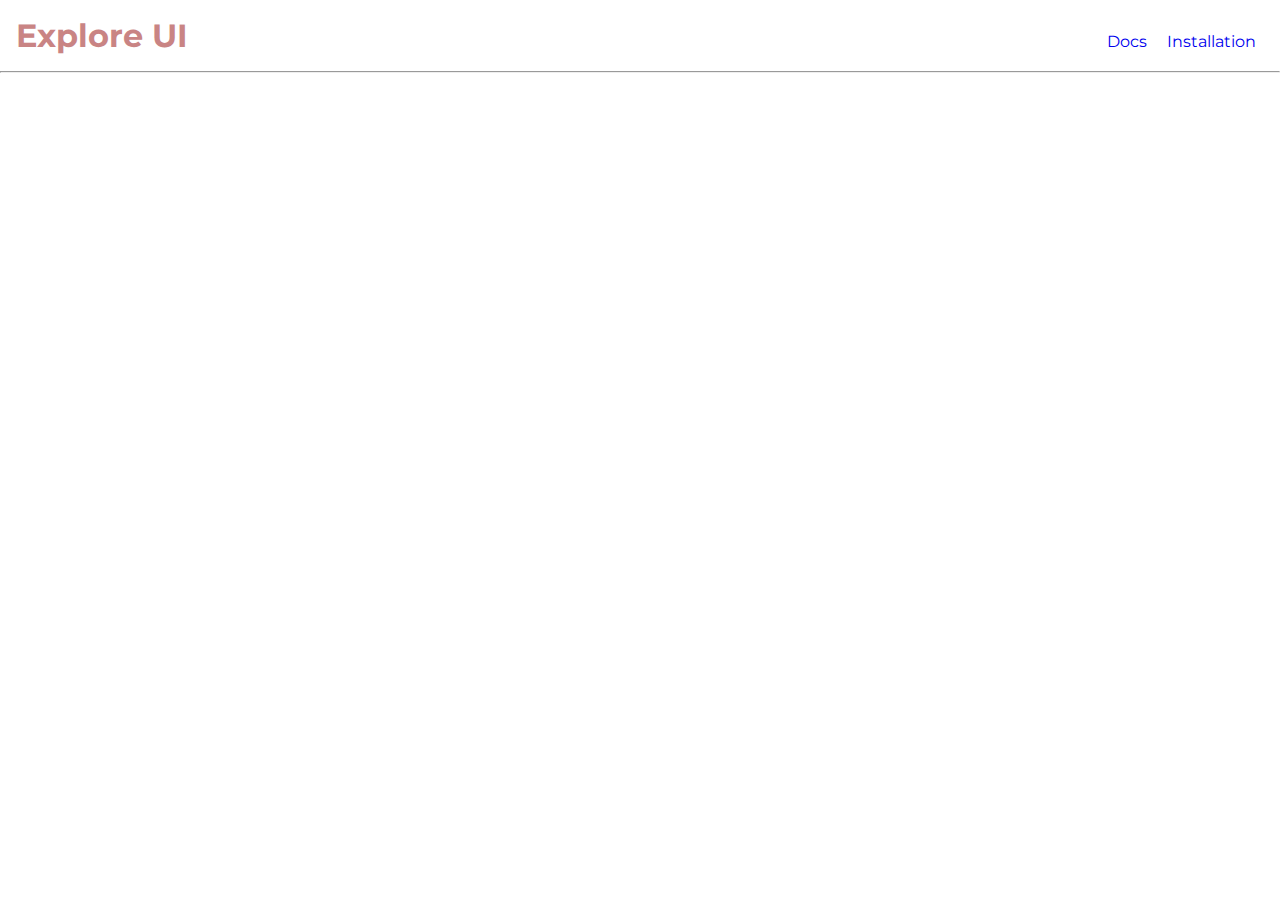
==== index.html @ 7f59dfe8 "start with main page" ====
<!DOCTYPE html>
<html lang="en">
<head>
    <meta charset="UTF-8">
    <meta http-equiv="X-UA-Compatible" content="IE=edge">
    <meta name="viewport" content="width=device-width, initial-scale=1.0">
    <link rel="stylesheet" href="index.css">
    <title>Component Library</title>
</head>
<body>
    <header>
        <div class="header-container">
            <h1>Explore UI</h1>
            <div class="header-text">
                <a href="#" class="link">Docs</a>
                <a href="#" class="link">Installation</a>
               
            </div>
        </div>
        <hr>
    </header>
</body>
</html>
---- index.css ----
@import url('https://fonts.googleapis.com/css2?family=Montserrat:wght@300;400;500&display=swap');

*
{
    font-family: 'Montserrat', sans-serif;  
    --background-header:#C98484;
    margin: 0;
    padding: 0;
}
.header-container
{
    display: flex;
    justify-content: space-between;
    padding: 1rem;
}
h1{
    color: var(--background-header);
}
.header-text
{
    margin-top: 1rem;
}
.link
{
    text-decoration: none;
    padding: 0.2rem 0.5rem;
    border-radius: 0.4rem;
}
.link:hover
{
    background-color: var(--background-header);
    color: beige;
}
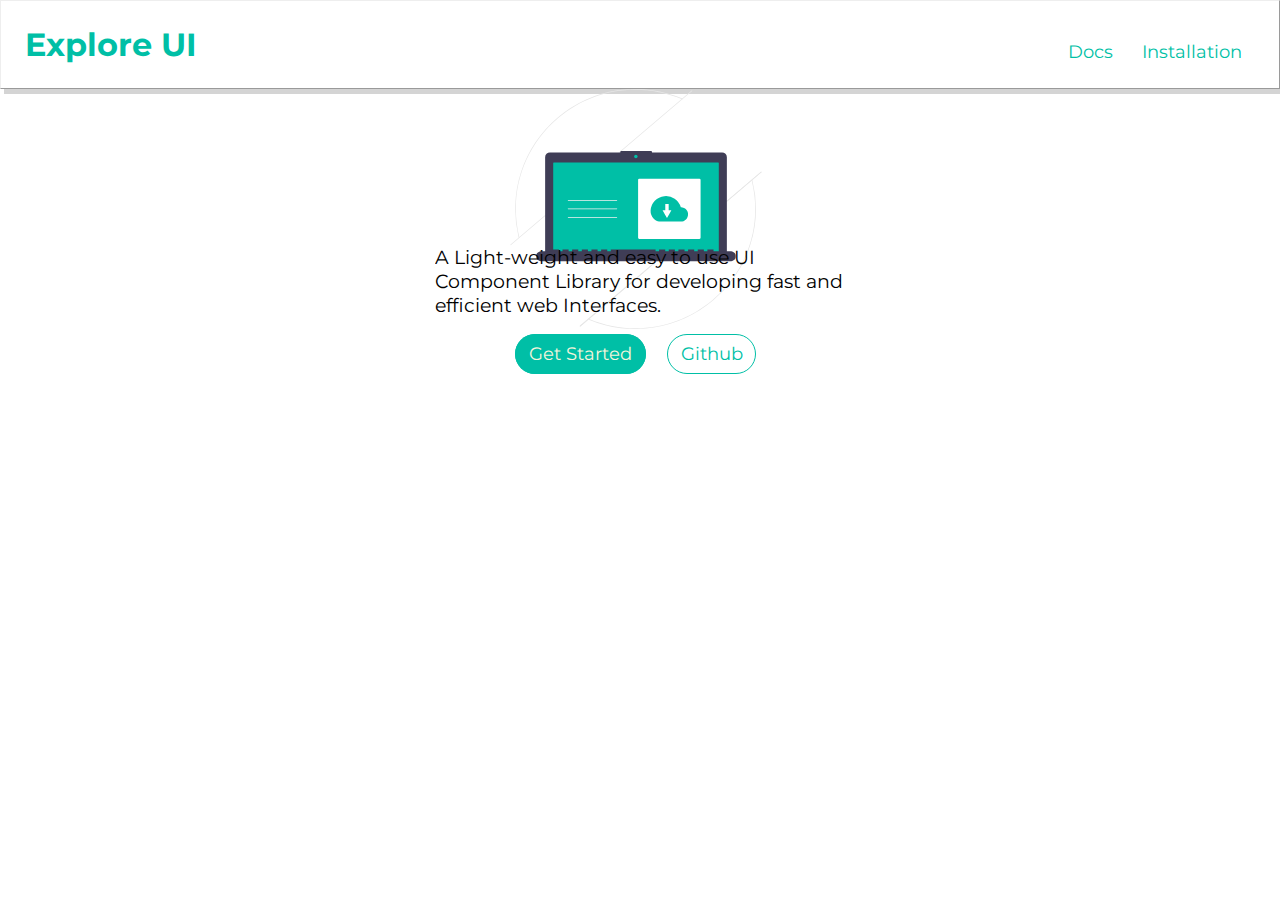
==== commit 20dd4004: "updated index.html" ====
--- a/index.html
+++ b/index.html
@@ -1,23 +1,38 @@
 <!DOCTYPE html>
 <html lang="en">
+
 <head>
     <meta charset="UTF-8">
     <meta http-equiv="X-UA-Compatible" content="IE=edge">
     <meta name="viewport" content="width=device-width, initial-scale=1.0">
     <link rel="stylesheet" href="index.css">
-    <title>Component Library</title>
+    <link rel="stylesheet" href="style.css">
+    <title>Explore-UI</title>
 </head>
+
 <body>
     <header>
         <div class="header-container">
             <h1>Explore UI</h1>
             <div class="header-text">
-                <a href="#" class="link">Docs</a>
-                <a href="#" class="link">Installation</a>
-               
+                <a href="main.html" class="link">Docs</a>
+                <a href="main.html" class="link">Installation</a>
             </div>
         </div>
-        <hr>
+
     </header>
+    <div class="image-text-container">
+        <div>
+            <img src="/assets/main.svg" alt="Main Page Image">
+        </div>
+        <div class="text">
+            <p>A Light-weight and easy to use UI Component Library for developing fast and efficient web Interfaces.</p>
+            <div class="text-link">
+                <a href="main.html" class="link primary-link">Get Started</a>
+                <a href="https://github.com/JaanviNL/My-Component-Library" class="link secondary-link">Github</a>
+            </div>
+        </div>
+    </div>
 </body>
+
 </html>--- a/index.css
+++ b/index.css
@@ -1,33 +1,77 @@
 @import url('https://fonts.googleapis.com/css2?family=Montserrat:wght@300;400;500&display=swap');
 
-*
-{
-    font-family: 'Montserrat', sans-serif;  
-    --background-header:#C98484;
+* {
+    font-family: 'Montserrat', sans-serif;
+    --background-header: #00BFA6;
     margin: 0;
     padding: 0;
 }
-.header-container
-{
+
+.header-container {
     display: flex;
     justify-content: space-between;
-    padding: 1rem;
+    padding: 1.5rem;
+    border: 0.1rem outset ;
+    box-shadow: 4px 5px #d4d4d4;
+    
 }
-h1{
+
+h1 {
     color: var(--background-header);
+    font-weight: bolder;
 }
-.header-text
-{
+
+.header-text {
     margin-top: 1rem;
 }
-.link
-{
+
+.link {
     text-decoration: none;
-    padding: 0.2rem 0.5rem;
+    padding: 0.5rem 0.8rem;
     border-radius: 0.4rem;
+    color: var(--background-header);
+    font-size: large;
+
 }
-.link:hover
-{
+
+.link:hover {
     background-color: var(--background-header);
     color: beige;
+}
+
+.image-text-container {
+    position: relative;
+    width: 32%;
+    margin: auto;
+}
+
+img {
+    width: 100%;
+    height: auto;
+
+}
+
+.text {
+    position: absolute;
+    bottom: -2rem;
+
+    font-size: larger;
+}
+
+.text-link {
+    margin-top: 1.5rem;
+    margin-left: 5rem;
+}
+
+.primary-link {
+    color: beige;
+    background-color: var(--background-header);
+    border: 0.1rem solid var(--background-header);
+    border-radius: 2rem;
+}
+
+.secondary-link {
+    border-radius: 2rem;
+    border: 0.1rem solid var(--background-header);
+    margin-left: 1rem;
 }--- a/style.css
+++ b/style.css
@@ -0,0 +1,9 @@
+@import url(/index.css);
+@import url(/main.cssz);
+@import url(/components/alert/alert.css);
+@import url(/components/avatar/avatar.css);
+@import url(/components/badge/badge.css);
+@import url(/components/button/button.css);
+@import url(/components/card/card.css);
+@import url(/components/Images/image.css);
+@import url(/components/Input/input.css);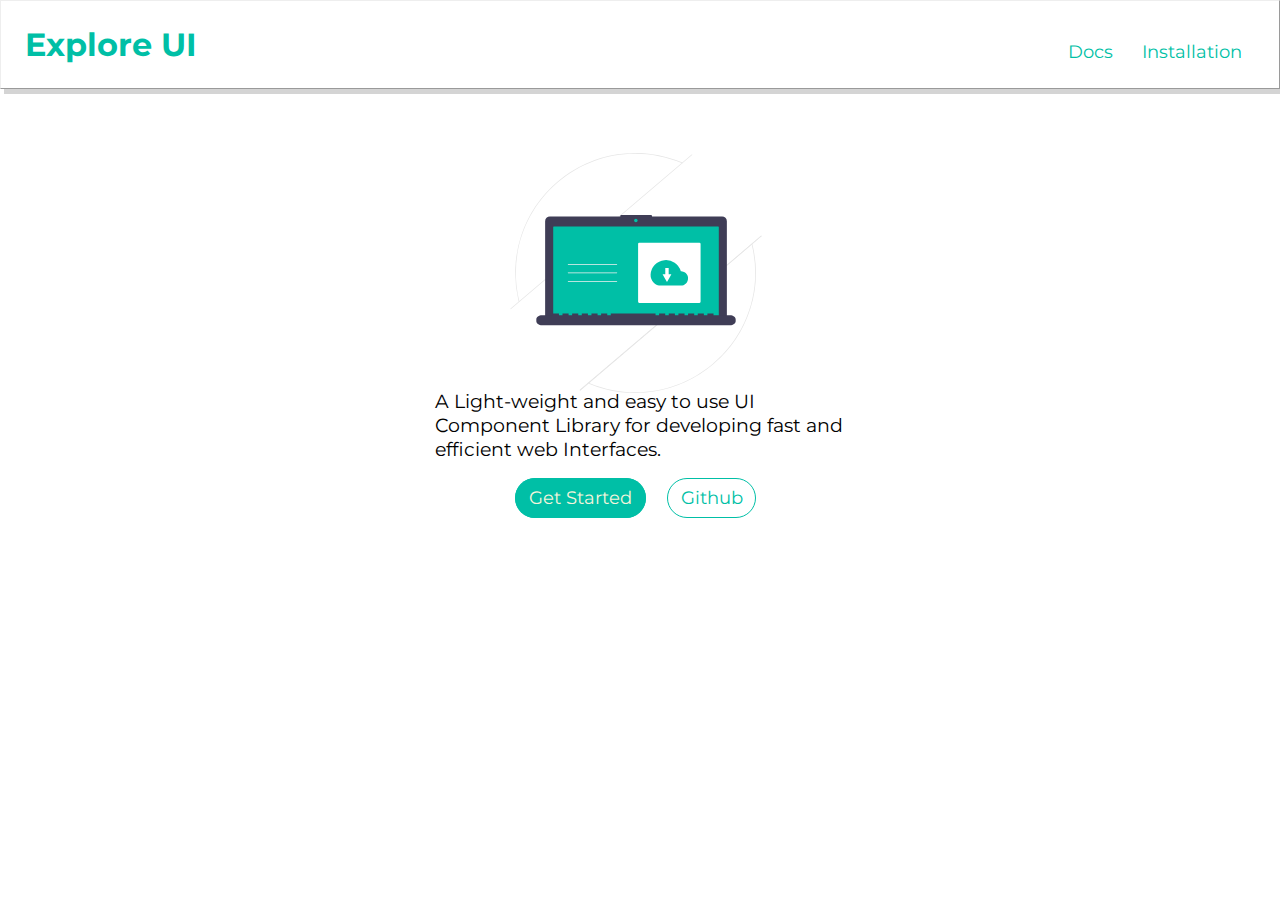
==== commit c1eb9d3d: "updated" ====
--- a/index.html
+++ b/index.html
@@ -7,6 +7,7 @@
     <meta name="viewport" content="width=device-width, initial-scale=1.0">
     <link rel="stylesheet" href="index.css">
     <link rel="stylesheet" href="style.css">
+    <link rel="stylesheet" href="https://explore-ui.netlify.app/style.css">
     <title>Explore-UI</title>
 </head>
 
@@ -35,4 +36,11 @@
     </div>
 </body>
 
-</html>+</html>
+
+
+
+
+
+
+
--- a/index.css
+++ b/index.css
@@ -46,6 +46,7 @@
 }
 
 img {
+    margin-top: 4rem;
     width: 100%;
     height: auto;
 
@@ -53,7 +54,7 @@
 
 .text {
     position: absolute;
-    bottom: -2rem;
+    bottom: -7rem;
 
     font-size: larger;
 }
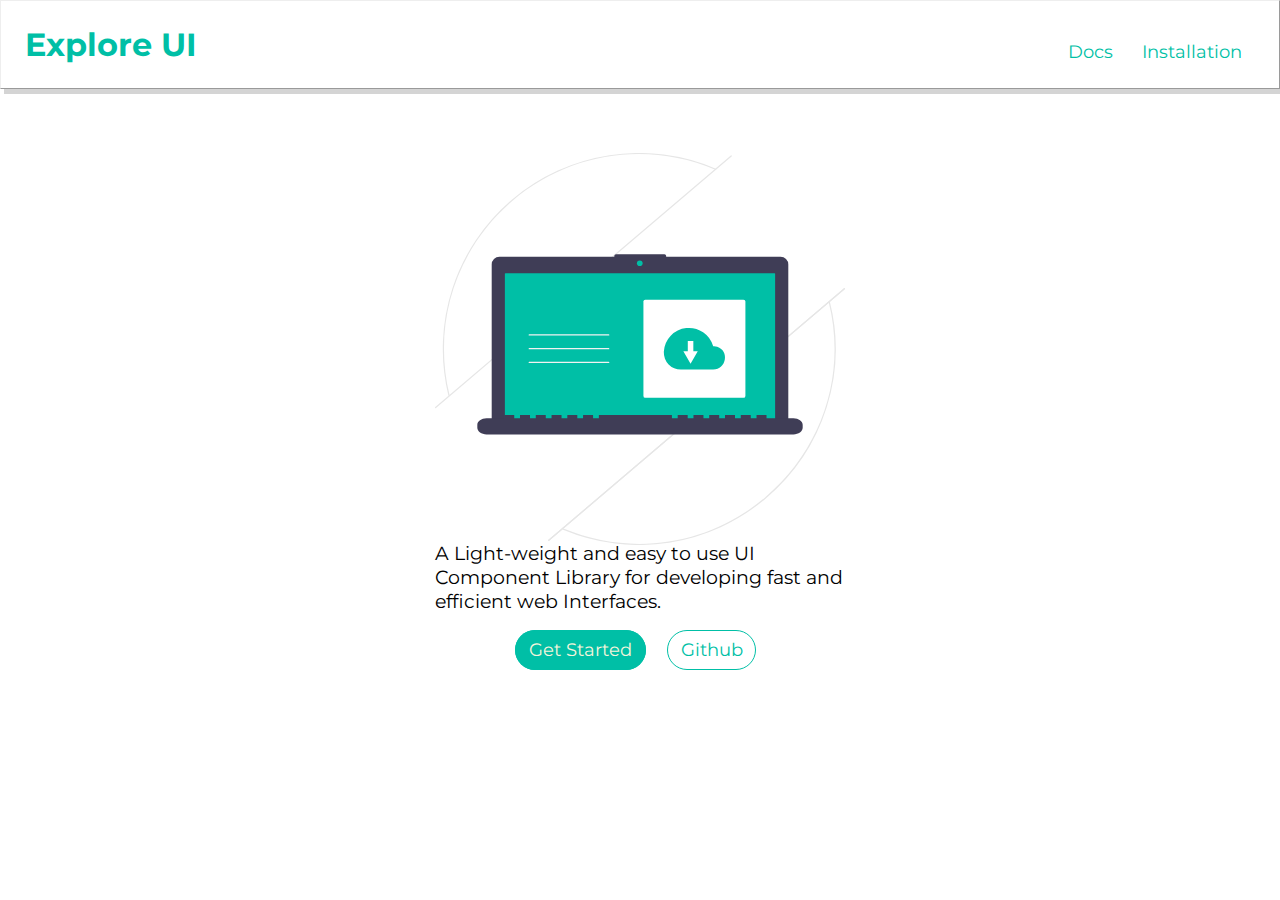
==== commit da2946f2: "updated version" ====
--- a/index.html
+++ b/index.html
@@ -7,7 +7,7 @@
     <meta name="viewport" content="width=device-width, initial-scale=1.0">
     <link rel="stylesheet" href="index.css">
     <link rel="stylesheet" href="style.css">
-    <link rel="stylesheet" href="https://explore-ui.netlify.app/style.css">
+    
     <title>Explore-UI</title>
 </head>
 
--- a/index.css
+++ b/index.css
@@ -5,6 +5,7 @@
     --background-header: #00BFA6;
     margin: 0;
     padding: 0;
+   
 }
 
 .header-container {
@@ -13,6 +14,7 @@
     padding: 1.5rem;
     border: 0.1rem outset ;
     box-shadow: 4px 5px #d4d4d4;
+    
     
 }
 
@@ -75,4 +77,6 @@
     border-radius: 2rem;
     border: 0.1rem solid var(--background-header);
     margin-left: 1rem;
-}+}
+
+  